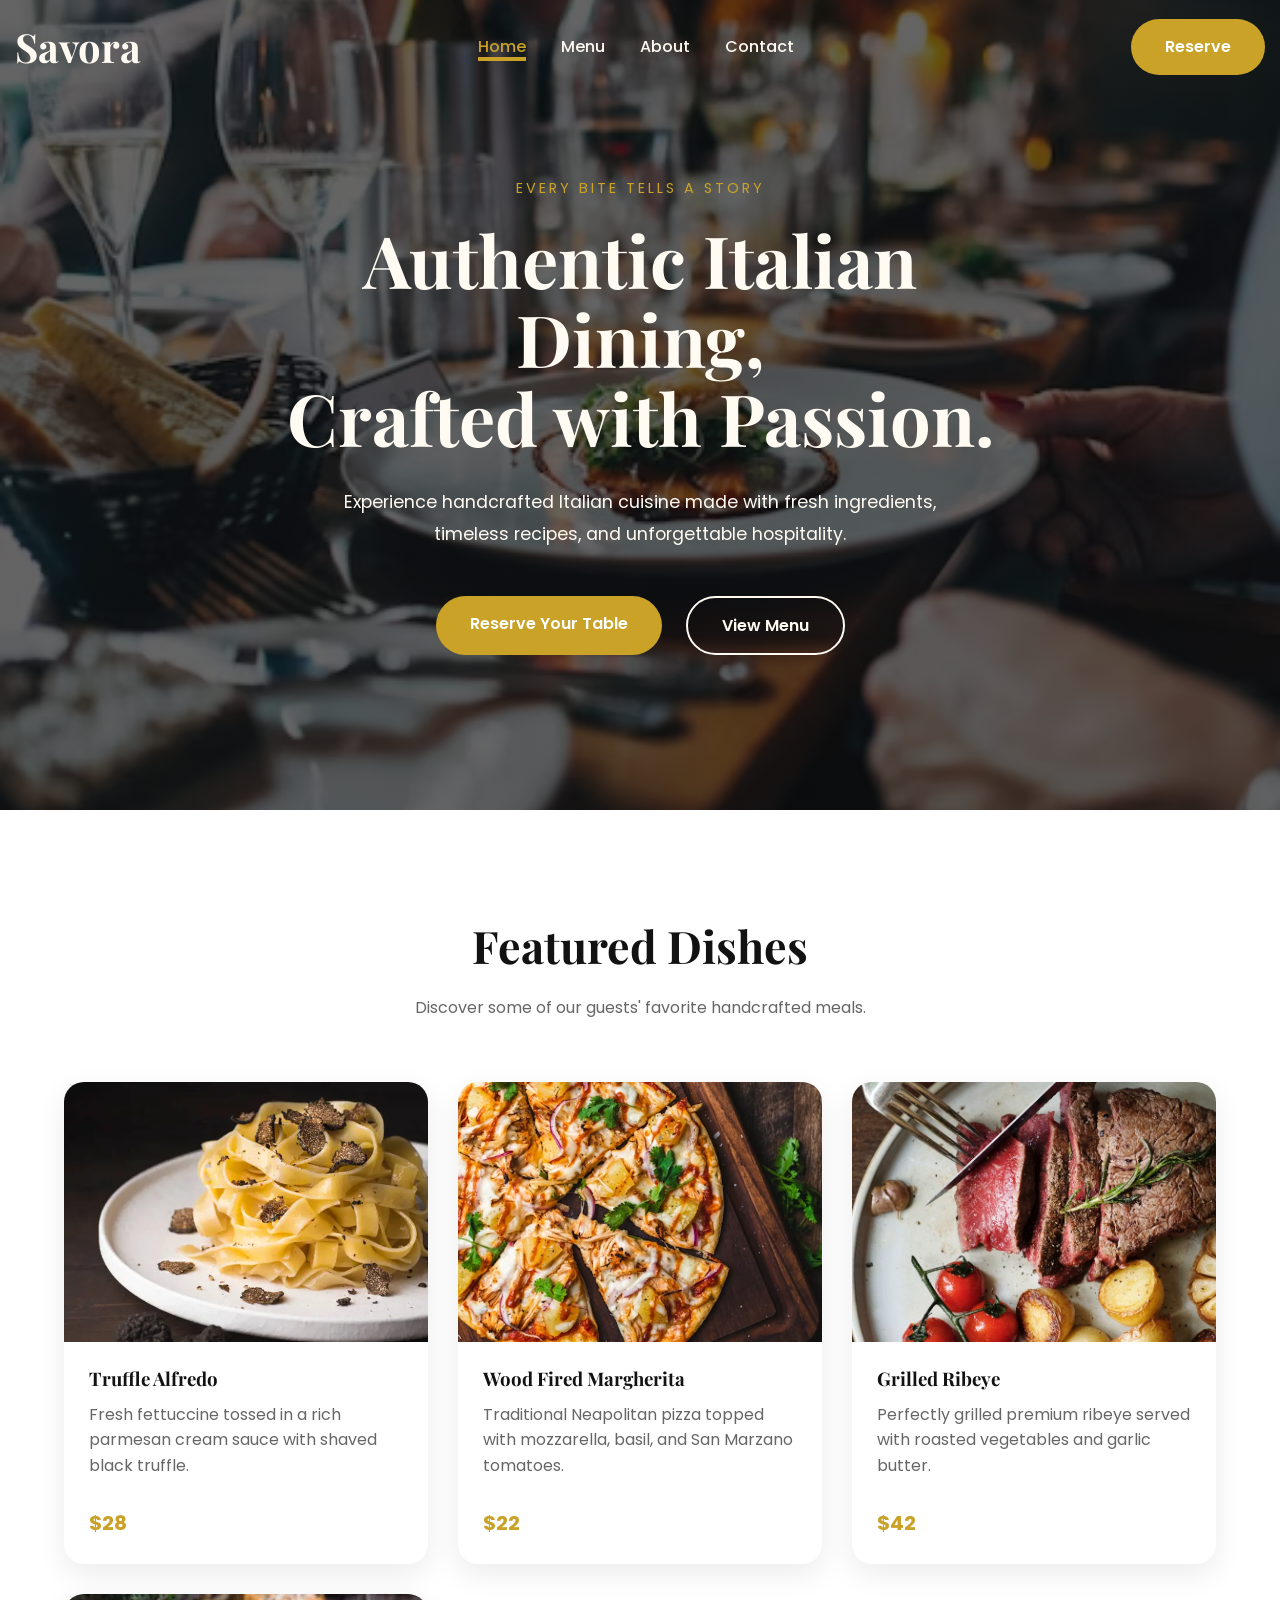
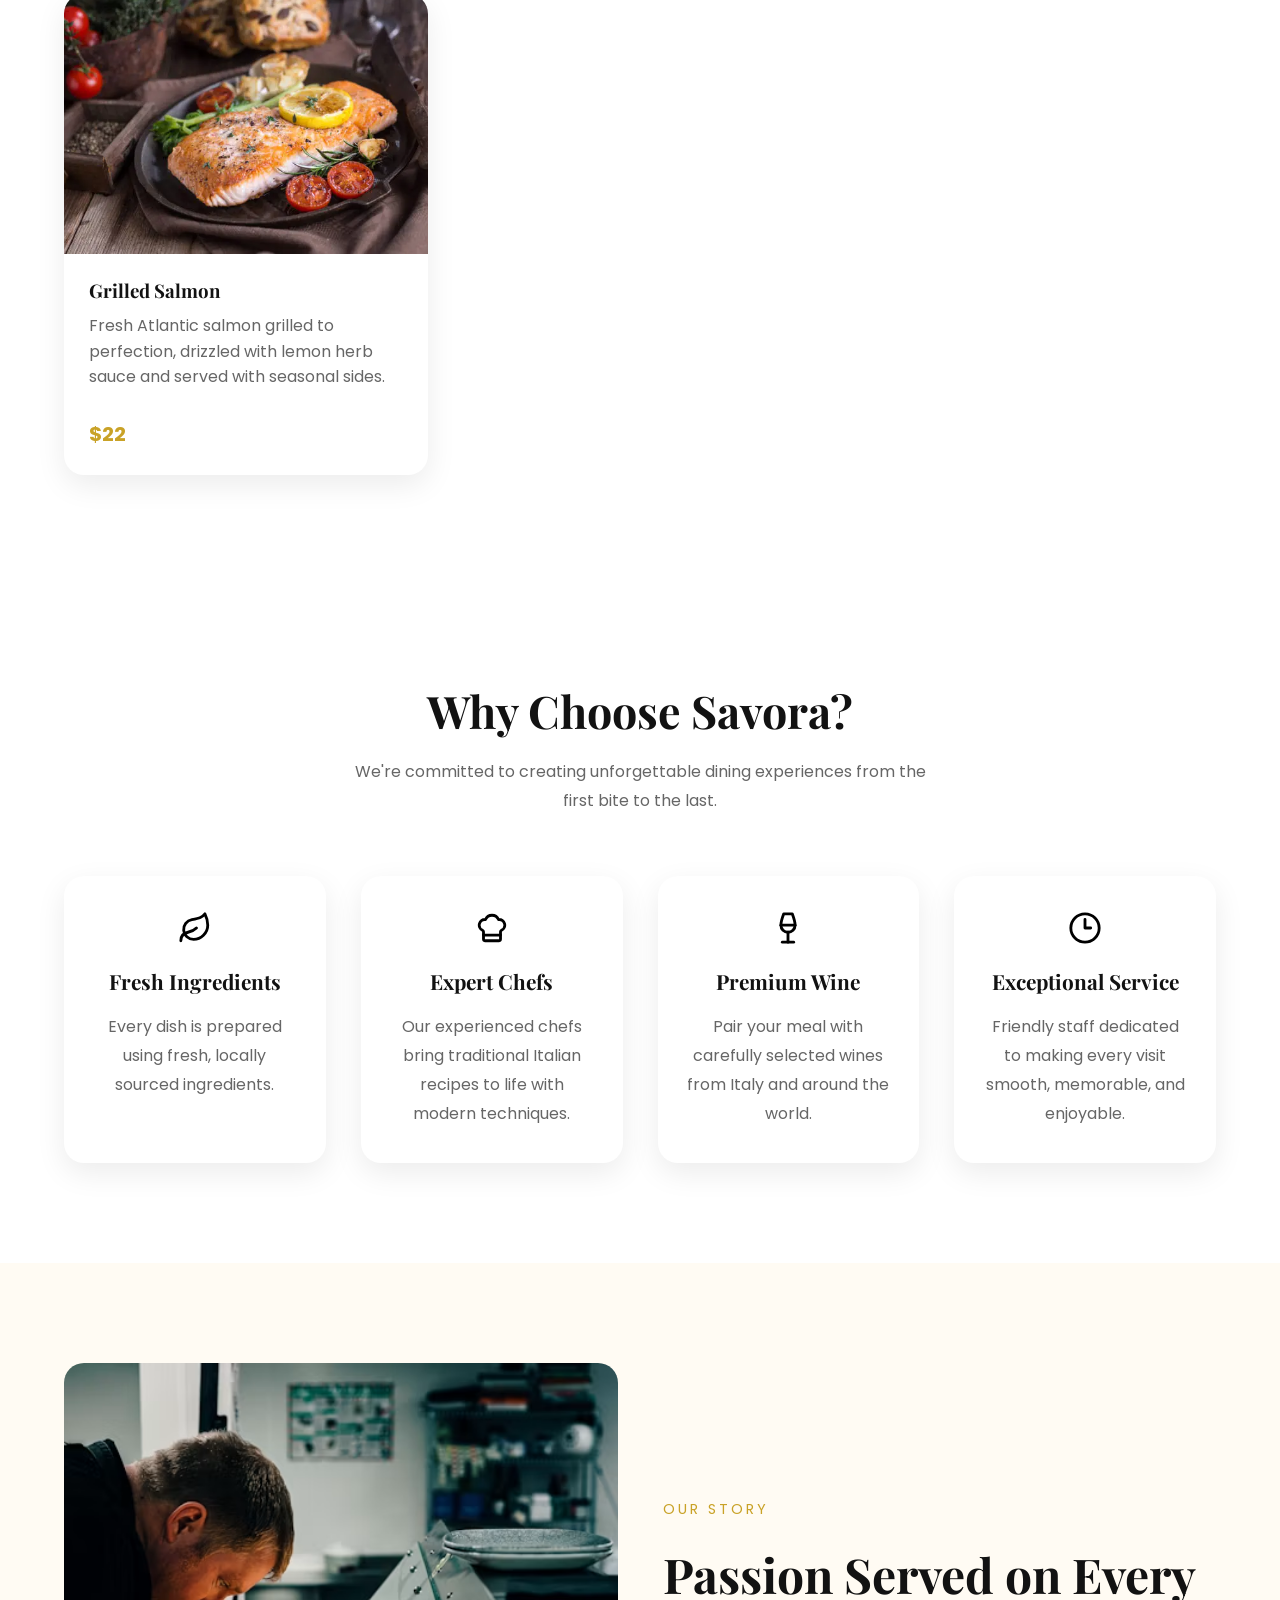
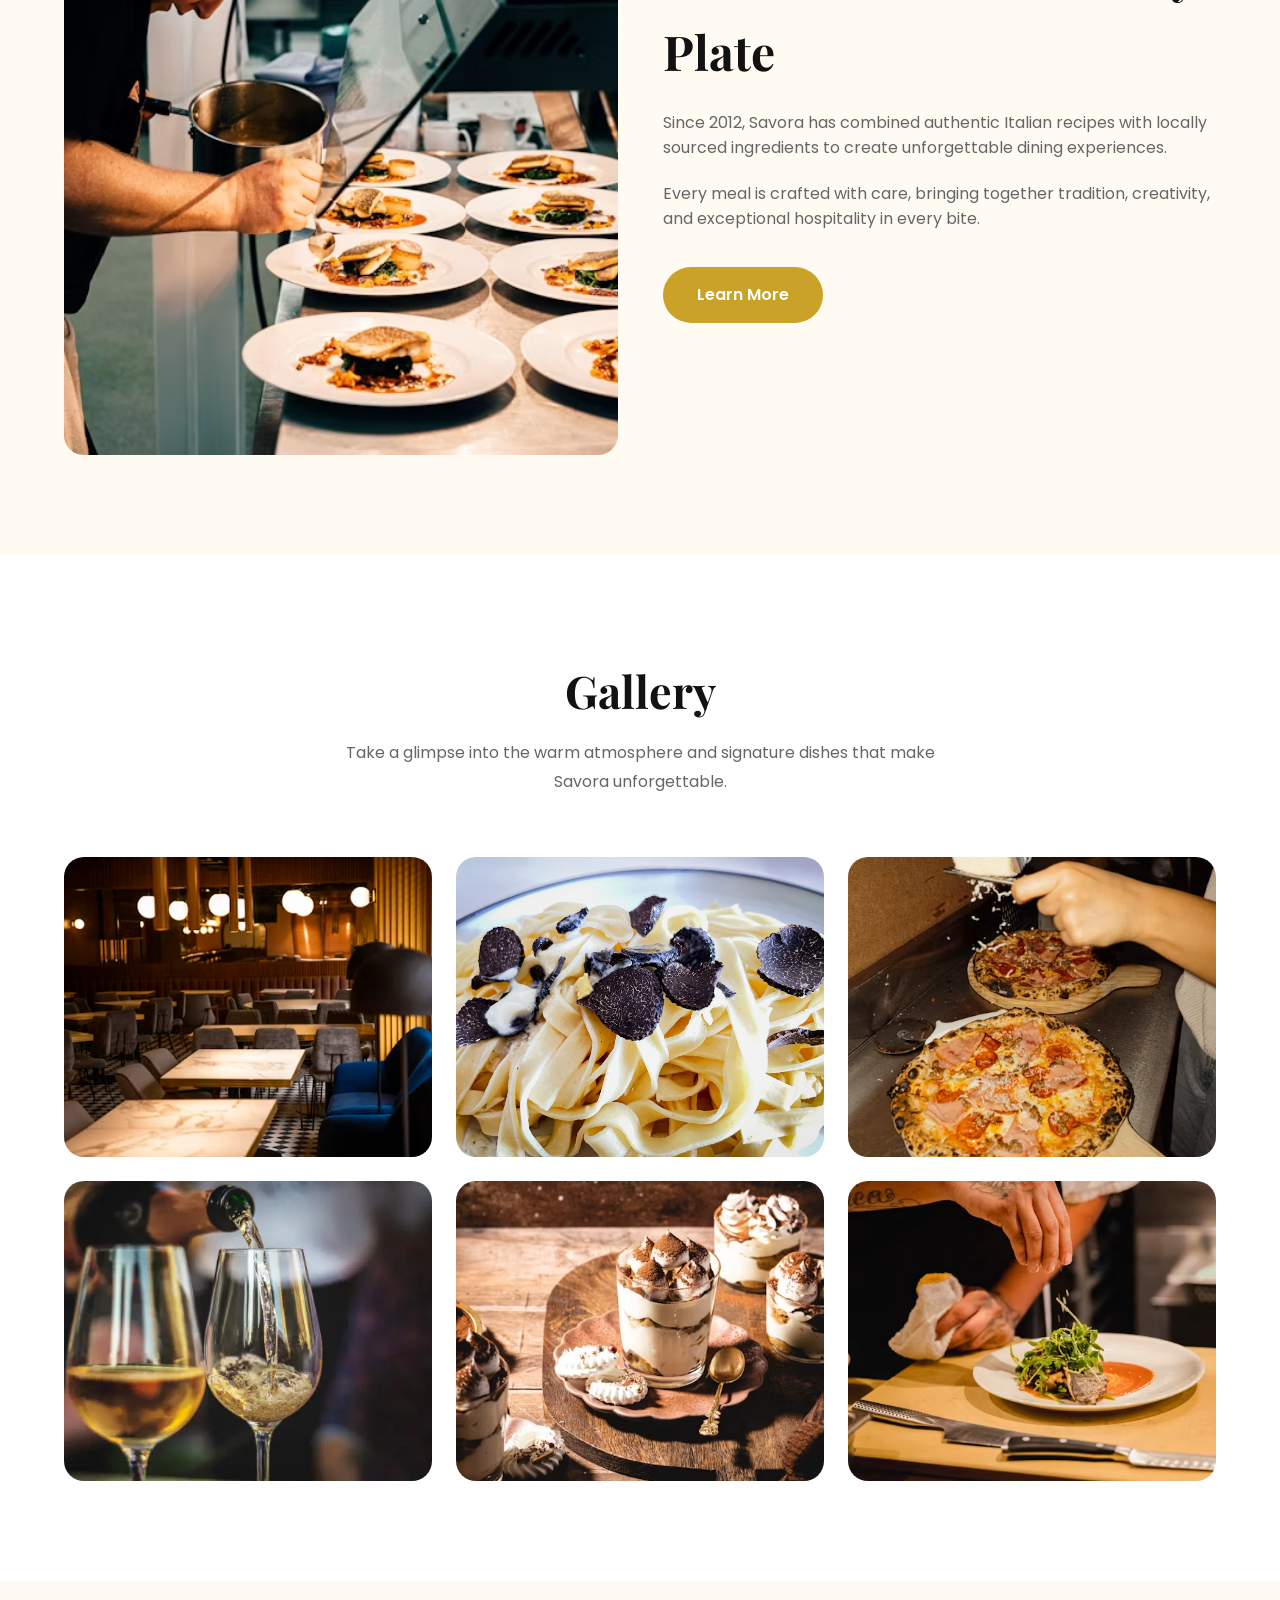
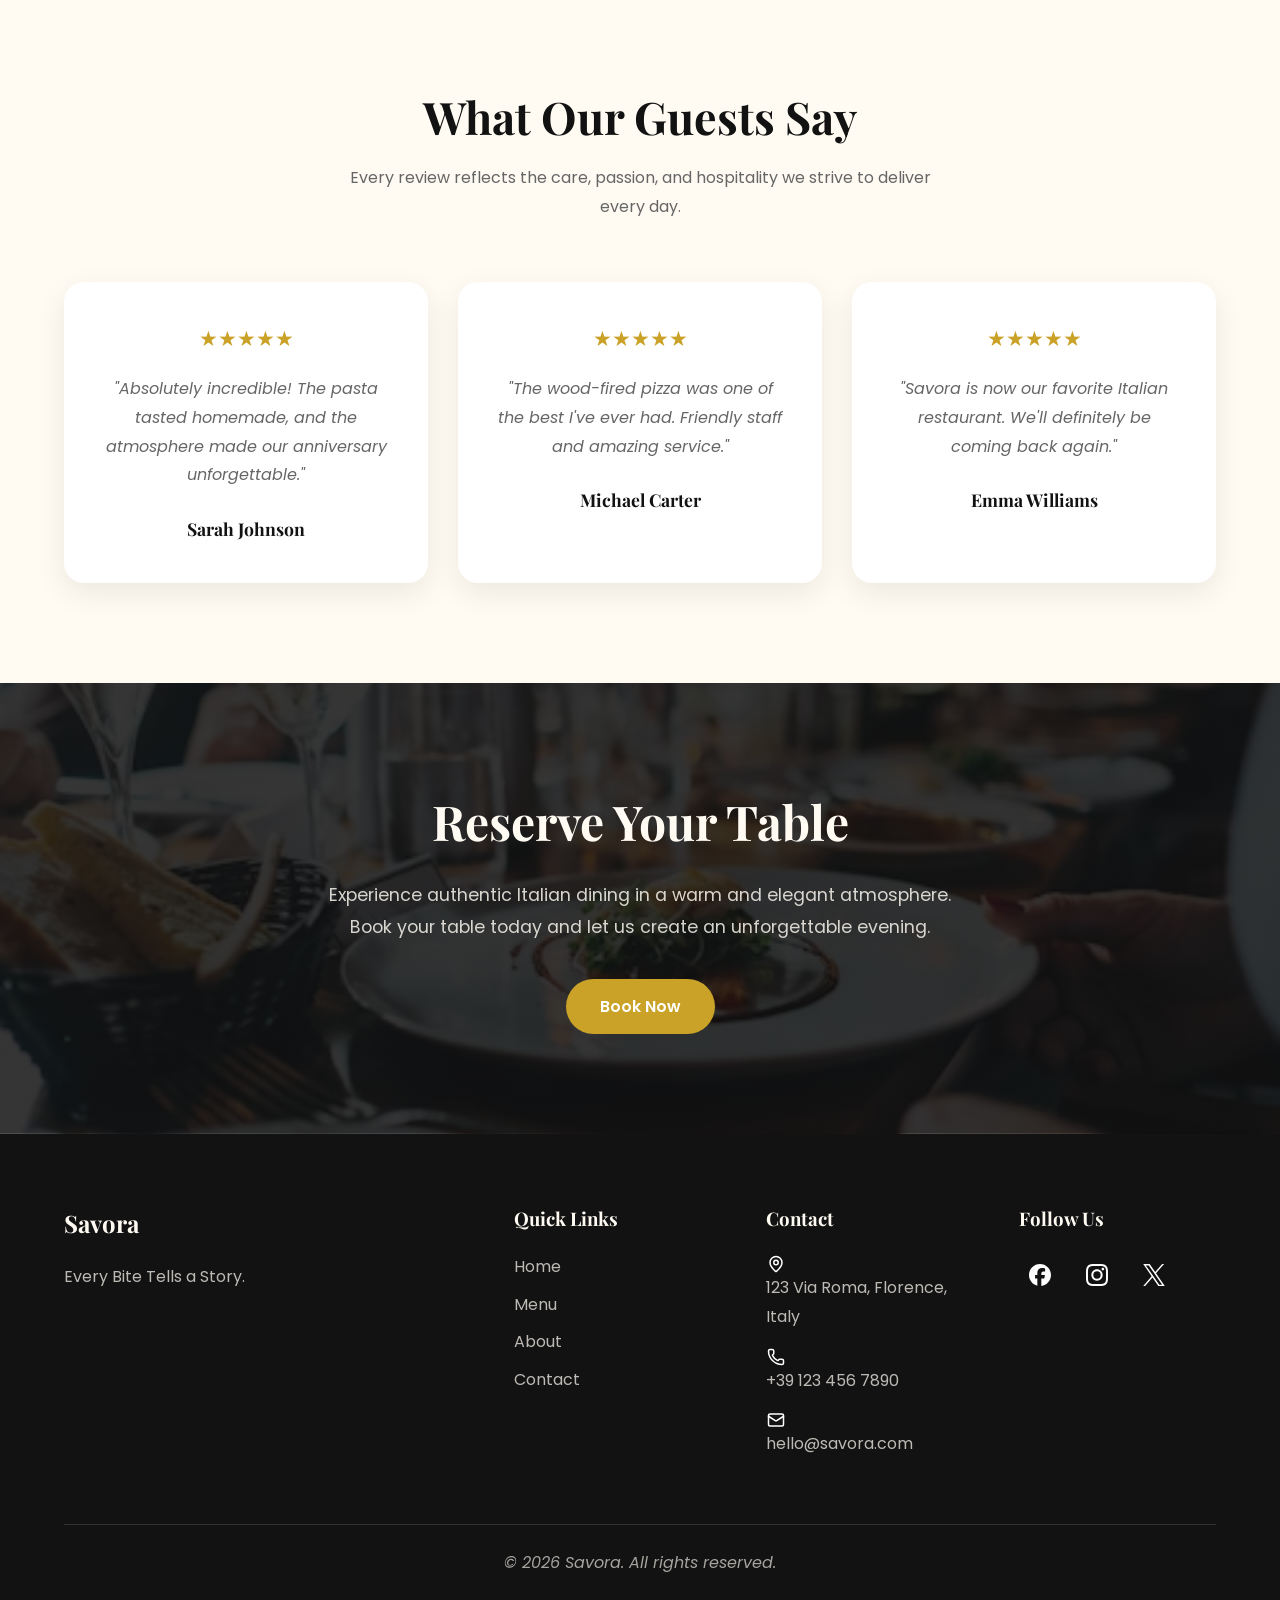
==== index.html @ d67da4a9 "Add files via upload" ====
<!doctype html>
<html lang="en">
  <head>
    <meta charset="UTF-8" />
    <meta name="viewport" content="width=device-width, initial-scale=1.0" />
    <meta
      property="og:image"
      content="https://yourdomain.com/images/social-preview.png"
    />
    <meta property="og:title" content="Savora | Authentic Italian Dining" />
    <meta
      property="og:description"
      content="Experience handcrafted Italian cuisine at Savora."
    />
    <meta property="og:type" content="website" />
    <meta
      name="description"
      content="Savora is a premium Italian restaurant serving handcrafted pasta, wood-fired pizza, fresh seafood, and authentic Italian cuisine."
    />

    <title>Savora | Premium Italian Restaurant</title>

    <!-- Google Fonts -->
    <link rel="preconnect" href="https://fonts.googleapis.com" />
    <link rel="preconnect" href="https://fonts.gstatic.com" crossorigin />

    <link
      href="https://fonts.googleapis.com/css2?family=Playfair+Display:wght@400;600;700&family=Poppins:wght@300;400;500;600&display=swap"
      rel="stylesheet"
    />

    <!-- CSS -->
    <link rel="stylesheet" href="css/style.css" />
    <link rel="stylesheet" href="css/responsive.css" />

    <link rel="icon" href="favicon.ico" />
  </head>

  <body>
    <header>
      <div class="container">
        <nav>
          <a href="index.html" class="logo">Savora</a>

          <ul class="nav-links">
            <li><a href="index.html" class="active">Home</a></li>
            <li><a href="menu.html">Menu</a></li>
            <li><a href="about.html">About</a></li>
            <li><a href="contact.html">Contact</a></li>
          </ul>

          <a href="contact.html" class="btn">Reserve</a>
          <button class="menu-toggle">
            <img src="images/icons/menu.svg" alt="" />
          </button>
        </nav>
      </div>
    </header>

    <main>
      <!-- Hero Section -->
      <section class="hero home-hero">
        <div class="container">
          <div class="hero-content">
            <span class="home-hero-subtitle"> Every Bite Tells a Story </span>

            <h1>
              Authentic Italian Dining,<br />
              Crafted with Passion.
            </h1>
            <p>
              Experience handcrafted Italian cuisine made with fresh
              ingredients, timeless recipes, and unforgettable hospitality.
            </p>

            <div class="home-hero-buttons">
              <a href="contact.html" class="btn"> Reserve Your Table </a>

              <a href="menu.html" class="btn btn-secondary"> View Menu </a>
            </div>
          </div>
        </div>
      </section>

      <!-- Featured Dishes -->
      <section class="featured reveal">
        <div class="container">
          <div class="section-title">
            <h2>Featured Dishes</h2>
            <p>Discover some of our guests' favorite handcrafted meals.</p>
          </div>

          <div class="featured-grid">
            <article class="dish-card">
              <img
                src="images/pasta.jpg"
                alt="Truffle Alfredo Pasta"
                loading="lazy"
              />

              <div class="dish-content">
                <h3>Truffle Alfredo</h3>
                <p>
                  Fresh fettuccine tossed in a rich parmesan cream sauce with
                  shaved black truffle.
                </p>
                <span>$28</span>
              </div>
            </article>

            <article class="dish-card">
              <img
                src="images/pizza.jpg"
                alt="Wood Fired Margherita Pizza"
                loading="lazy"
              />

              <div class="dish-content">
                <h3>Wood Fired Margherita</h3>
                <p>
                  Traditional Neapolitan pizza topped with mozzarella, basil,
                  and San Marzano tomatoes.
                </p>
                <span>$22</span>
              </div>
            </article>

            <article class="dish-card">
              <img
                src="images/steak.jpg"
                alt="Grilled Ribeye Steak"
                loading="lazy"
              />

              <div class="dish-content">
                <h3>Grilled Ribeye</h3>
                <p>
                  Perfectly grilled premium ribeye served with roasted
                  vegetables and garlic butter.
                </p>
                <span>$42</span>
              </div>
            </article>

            <article class="dish-card">
              <img
                src="images/seafood1.jpg"
                alt="Grilled Salmon"
                loading="lazy"
              />

              <div class="dish-content">
                <h3>Grilled Salmon</h3>
                <p>
                  Fresh Atlantic salmon grilled to perfection, drizzled with
                  lemon herb sauce and served with seasonal sides.
                </p>
                <span>$22</span>
              </div>
            </article>
          </div>
        </div>
      </section>

      <!-- Why Choose Us -->
      <section class="why-us reveal">
        <div class="container">
          <div class="section-title">
            <h2>Why Choose Savora?</h2>
            <p>
              We're committed to creating unforgettable dining experiences from
              the first bite to the last.
            </p>
          </div>

          <div class="features-grid">
            <div class="feature-card">
              <div class="feature-icon">
                <img src="images/icons/leaf.svg" alt="" />
              </div>

              <h3>Fresh Ingredients</h3>

              <p>
                Every dish is prepared using fresh, locally sourced ingredients.
              </p>
            </div>

            <div class="feature-card">
              <div class="feature-icon">
                <img src="images/icons/chef-hat.svg" alt="" class="icon" />
              </div>

              <h3>Expert Chefs</h3>

              <p>
                Our experienced chefs bring traditional Italian recipes to life
                with modern techniques.
              </p>
            </div>

            <div class="feature-card">
              <div class="feature-icon">
                <img src="images/icons/wine.svg" alt="" class="icon" />
              </div>

              <h3>Premium Wine</h3>

              <p>
                Pair your meal with carefully selected wines from Italy and
                around the world.
              </p>
            </div>

            <div class="feature-card">
              <div class="feature-icon">
                <img src="images/icons/clock.svg" alt="" class="icon" />
              </div>

              <h3>Exceptional Service</h3>

              <p>
                Friendly staff dedicated to making every visit smooth,
                memorable, and enjoyable.
              </p>
            </div>
          </div>
        </div>
      </section>

      <!-- About Preview -->
      <section class="about-preview reveal">
        <div class="container">
          <div class="about-grid">
            <div class="about-image">
              <img
                src="images/chef.jpg"
                alt="Chef preparing an Italian dish"
                loading="lazy"
              />
            </div>

            <div class="about-content">
              <span class="section-subtitle">Our Story</span>

              <h2>Passion Served on Every Plate</h2>

              <p>
                Since 2012, Savora has combined authentic Italian recipes with
                locally sourced ingredients to create unforgettable dining
                experiences.
              </p>

              <p>
                Every meal is crafted with care, bringing together tradition,
                creativity, and exceptional hospitality in every bite.
              </p>

              <a href="about.html" class="btn"> Learn More </a>
            </div>
          </div>
        </div>
      </section>

      <!-- Gallery -->
      <section class="gallery reveal">
        <div class="container">
          <div class="section-title">
            <h2>Gallery</h2>
            <p>
              Take a glimpse into the warm atmosphere and signature dishes that
              make Savora unforgettable.
            </p>
          </div>

          <div class="gallery-grid">
            <div class="gallery-item">
              <img
                src="images/gallery/gallery1.jpg"
                alt="Restaurant interior"
                loading="lazy"
              />
            </div>

            <div class="gallery-item">
              <img
                src="images/gallery/gallery2.jpg"
                alt="Italian pasta"
                loading="lazy"
              />
            </div>

            <div class="gallery-item">
              <img
                src="images/gallery/gallery3.jpg"
                alt="Wood-fired pizza"
                loading="lazy"
              />
            </div>

            <div class="gallery-item">
              <img
                src="images/gallery/gallery4.jpg"
                alt="Wine served at Savora"
                loading="lazy"
              />
            </div>

            <div class="gallery-item">
              <img
                src="images/gallery/gallery5.jpg"
                alt="Italian dessert"
                loading="lazy"
              />
            </div>

            <div class="gallery-item">
              <img
                src="images/gallery/gallery6.jpg"
                alt="Chef preparing food"
                loading="lazy"
              />
            </div>
          </div>
        </div>
      </section>

      <!-- Testimonials -->
      <section class="testimonials reveal">
        <div class="container">
          <div class="section-title">
            <h2>What Our Guests Say</h2>
            <p>
              Every review reflects the care, passion, and hospitality we strive
              to deliver every day.
            </p>
          </div>

          <div class="testimonial-grid">
            <article class="testimonial-card">
              <div class="stars">★★★★★</div>

              <p class="review">
                "Absolutely incredible! The pasta tasted homemade, and the
                atmosphere made our anniversary unforgettable."
              </p>

              <h3>Sarah Johnson</h3>
            </article>

            <article class="testimonial-card">
              <div class="stars">★★★★★</div>

              <p class="review">
                "The wood-fired pizza was one of the best I've ever had.
                Friendly staff and amazing service."
              </p>

              <h3>Michael Carter</h3>
            </article>

            <article class="testimonial-card">
              <div class="stars">★★★★★</div>

              <p class="review">
                "Savora is now our favorite Italian restaurant. We'll definitely
                be coming back again."
              </p>

              <h3>Emma Williams</h3>
            </article>
          </div>
        </div>
      </section>

      <!-- Reservation CTA -->
      <section class="reservation-cta reveal">
        <div class="container">
          <h2>Reserve Your Table</h2>

          <p>
            Experience authentic Italian dining in a warm and elegant
            atmosphere. Book your table today and let us create an unforgettable
            evening.
          </p>

          <a href="contact.html" class="btn"> Book Now </a>
        </div>
      </section>
    </main>

    <!-- ================= FOOTER ================= -->

    <footer>
      <div class="container">
        <div class="footer-grid">
          <div class="footer-brand">
            <h2>Savora</h2>

            <p>Every Bite Tells a Story.</p>
          </div>

          <div class="footer-links">
            <h3>Quick Links</h3>

            <ul>
              <li><a href="index.html">Home</a></li>
              <li><a href="menu.html">Menu</a></li>
              <li><a href="about.html">About</a></li>
              <li><a href="contact.html">Contact</a></li>
            </ul>
          </div>

          <div class="footer-contact">
            <h3>Contact</h3>

            <div class="footer-item">
              <div class="footer-icon">
                <img src="images/icons/map-pin-white.svg" alt="" />
              </div>

              <p>123 Via Roma, Florence, Italy</p>
            </div>

            <div class="footer-item">
              <div class="footer-icon">
                <img src="images/icons/phone-white.svg" alt="" />
              </div>

              <p>+39 123 456 7890</p>
            </div>

            <div class="footer-item">
              <div class="footer-icon">
                <img src="images/icons/mail-white.svg" alt="" />
              </div>

              <p>hello@savora.com</p>
            </div>
          </div>

          <div class="footer-social">
            <h3>Follow Us</h3>

            <div class="social-links">
              <a
                href="https://www.facebook.com/"
                target="_blank"
                rel="noopener noreferrer"
              >
                <img
                  src="images/icons/facebook.svg"
                  alt="Facebook"
                  class="icon"
                />
              </a>

              <a
                href="https://www.instagram.com/"
                target="_blank"
                rel="noopener noreferrer"
              >
                <img
                  src="images/icons/instagram.svg"
                  alt="Instagram"
                  class="icon"
                />
              </a>

              <a
                href="https://wwwx.x.com/"
                target="_blank"
                rel="noopener noreferrer"
              >
                <img
                  src="images/icons/twitter.svg"
                  alt="Twitter"
                  class="icon"
                />
              </a>
            </div>
          </div>
        </div>

        <div class="footer-bottom">
          <em><p>&copy; 2026 Savora. All rights reserved.</p></em>
        </div>
      </div>
    </footer>

    <button class="scroll-top" id="scrollTopBtn" aria-label="Scroll to top">
      ↑
    </button>
    <script src="js/script.js"></script>
  </body>
</html>
---- css/style.css ----
/* ==================================================
   SAVORA RESTAURANT WEBSITE

   Author: Terah
   Project: Multi-page Restaurant Website
   Technologies: HTML5, CSS3, JavaScript

   ================================================== */

/* ==========================
   RESET
========================== */

* {
  margin: 0;
  padding: 0;
  box-sizing: border-box;
}

html {
  scroll-behavior: smooth;
}

body {
  overflow-x: hidden;
  font-family: var(--body-font);
  background: var(--cream);
  color: var(--dark);
  line-height: 1.6;
}

/* ==========================
   VARIABLES
========================== */

:root {
  /* Colors */

  --dark: #121212;
  --grey: #666;
  --light: #ffffff;
  --cream: #fffbf3;
  --gold: #c9a227;
  --gold-hover: #d4af371f;
  --red: #8b1e1e;

  /* Typography */

  --heading-font: "Playfair Display", serif;
  --body-font: "Poppins", sans-serif;

  /* Reusable */

  --radius: 20px;
  --section-padding: 100px;

  --shadow-light: 0 10px 30px rgba(0, 0, 0, 0.08);
  --shadow-hover: 0 20px 40px rgba(0, 0, 0, 0.15);
  --light-hover: 0 20px 40px rgba(171, 168, 168, 0.197);

  --transition: 0.3s ease;
}

/* ==========================
   GLOBAL
========================== */

h1,
h2,
h3,
h4 {
  font-family: var(--heading-font);
  font-weight: 700;
}

a {
  color: inherit;
  text-decoration: none;
}

img {
  display: block;
  max-width: 100%;
}

ul {
  list-style: none;
}

/* ==========================
   CONTAINER
========================== */

.container {
  width: min(90%, 1200px);
  margin: 0 auto;
}

/* ==========================
   BUTTON
========================== */

.btn {
  display: inline-block;
  padding: 15px 34px;

  background: var(--gold);
  color: var(--light);

  border-radius: 50px;

  font-weight: 600;

  transition: var(--transition);
}

.btn:hover {
  transform: translateY(-4px);
  box-shadow: var(--light-hover);
}

/* ==========================
   HEADER
========================== */

header {
  position: absolute;
  inset: 0 0 auto;

  width: 100%;

  padding: 25px 0;

  z-index: 1000;
}

/* ==========================
   NAVIGATION
========================== */

nav {
  position: fixed;
  inset: 0 0 auto;

  display: flex;
  justify-content: space-between;
  align-items: center;

  width: 100%;

  padding: 15px;

  background: transparent;

  transition:
    background var(--transition),
    box-shadow var(--transition);

  z-index: 1000;
}

nav.scrolled {
  background: rgba(18, 18, 18, 0.95);
  box-shadow: 0 5px 20px rgba(0, 0, 0, 0.2);
}

/* Logo */

.logo {
  font-family: var(--heading-font);
  font-size: 2.5rem;
  font-weight: 700;

  color: var(--cream);

  transition: var(--transition);

  border-radius: 5px;
}

.logo:hover {
  color: var(--gold);
}

/* Links */

.nav-links {
  display: flex;
  gap: 35px;
}

.nav-links a {
  position: relative;
  border-radius: 5px;

  color: var(--cream);
  font-weight: 500;

  transition: var(--transition);
}

.nav-links a:hover,
.nav-links a.active {
  color: var(--gold);
}

/* Active underline */

.nav-links a::after {
  content: "";

  position: absolute;
  left: 0;
  bottom: -3px;

  width: 0;
  height: 4px;

  background: var(--gold);

  transition: var(--transition);
}

.nav-links a:hover::after,
.nav-links a.active::after {
  width: 100%;
}

/* Mobile Toggle */

.menu-toggle {
  display: none;

  background: none;
  border: none;

  cursor: pointer;
}

.menu-toggle img {
  display: block;
  width: 30px;
}

/* ==========================
   HERO
========================== */

.hero {
  position: relative;

  display: flex;
  justify-content: center;
  align-items: center;

  min-height: 90vh;

  padding: 120px 0 100px;

  overflow: hidden;
}

/* Hero Content */

.hero-content {
  width: 100%;
  max-width: 760px;

  margin: 0 auto;
  padding: 0 20px;

  text-align: center;

  color: var(--cream);
}

.hero-content h1 {
  font-size: 4.5rem;
  line-height: 1.1;

  margin-bottom: 30px;

  color: var(--cream);
}

.hero-content p {
  max-width: 600px;

  margin: 0 auto 45px;

  font-size: 1.1rem;
  line-height: 1.8;

  color: var(--cream);
}

/* Home Hero */

.home-hero {
  background:
    linear-gradient(rgba(18, 18, 18, 0.65), rgba(18, 18, 18, 0.65)),
    url("../images/home-hero.jpg");

  background-size: cover;
  background-position: center;
  background-repeat: no-repeat;
}

.home-hero-subtitle {
  display: inline-block;

  margin-bottom: 20px;

  color: var(--gold);

  text-transform: uppercase;
  letter-spacing: 3px;

  font-size: 0.9rem;
}

.home-hero-buttons {
  display: flex;
  gap: 24px;
  justify-content: center;
}

.btn-secondary {
  background: transparent;

  color: var(--cream);

  border: 2px solid var(--cream);
}

.btn-secondary:hover {
  background: var(--cream);
  color: var(--dark);
}

/* ==========================
   FEATURED DISHES
========================== */

.featured {
  padding: var(--section-padding) 0;

  background: var(--light);
}

.section-title {
  text-align: center;
  margin-bottom: 60px;
}

.section-title h2 {
  font-size: 2.8rem;
  margin-bottom: 12px;
}

.section-title p {
  max-width: 600px;
  margin: 0 auto;

  color: var(--grey);
  line-height: 1.8;
}

.featured-grid {
  display: grid;
  grid-template-columns: repeat(3, 1fr);
  gap: 30px;
}

/* Dish Card */

.dish-card {
  background: var(--light);

  overflow: hidden;

  border-radius: var(--radius);

  box-shadow: var(--shadow-light);

  transition: var(--transition);
}

.dish-card:hover {
  transform: translateY(-10px);

  box-shadow: var(--shadow-hover);
}

.dish-card img {
  width: 100%;
  height: 260px;

  object-fit: cover;

  transition: transform 0.4s ease;
}

.dish-card:hover img {
  transform: scale(1.06);
}

.dish-content {
  padding: 25px;
}

.dish-content h3 {
  margin-bottom: 10px;
  line-height: 1.3;
}

.dish-content p {
  margin-bottom: 20px;

  color: var(--grey);
}

.dish-content span {
  display: inline-block;

  margin-top: 8px;

  color: var(--gold);

  font-size: 1.25rem;
  font-weight: 700;
}

/* ==========================
   WHY CHOOSE US
========================== */

.why-us {
  padding: var(--section-padding) 0;

  background: var(--light);
}

.features-grid {
  display: grid;
  grid-template-columns: repeat(4, 1fr);

  gap: 35px;
}

.feature-card {
  background: var(--light);

  padding: 35px 28px;

  text-align: center;

  border-radius: var(--radius);

  box-shadow: var(--shadow-light);

  transition: var(--transition);
}

.feature-card:hover {
  transform: translateY(-8px);

  box-shadow: var(--shadow-hover);
}

.feature-icon {
  margin-bottom: 20px;
}

.feature-icon img {
  width: 34px;
  height: 34px;

  margin: auto;
}

.feature-card h3 {
  margin-bottom: 15px;
  font-size: 1.3rem;
}

.feature-card p {
  color: var(--grey);
  line-height: 1.8;
}

/* ==========================
   ABOUT PREVIEW
========================== */

.about-preview {
  padding: var(--section-padding) 0;
}

.about-grid {
  display: grid;
  grid-template-columns: 1fr 1fr;

  gap: 45px;

  align-items: center;
}

.about-image img {
  width: 100%;
  border-radius: var(--radius);
}

.section-subtitle {
  display: inline-block;

  margin-bottom: 15px;

  color: var(--gold);

  text-transform: uppercase;
  letter-spacing: 3px;

  font-size: 0.9rem;
}

.about-content h2 {
  margin-bottom: 20px;

  font-size: 3rem;
}

.about-content p {
  margin-bottom: 20px;

  color: var(--grey);
}

.about-content .btn {
  margin-top: 15px;
}

/* ==========================
   GALLERY
========================== */

.gallery {
  padding: var(--section-padding) 0;

  background: var(--light);
}

.gallery-grid {
  display: grid;
  grid-template-columns: repeat(3, 1fr);

  gap: 24px;
}

.gallery-item {
  overflow: hidden;

  cursor: pointer;

  border-radius: var(--radius);
}

.gallery-item img {
  width: 100%;
  height: 300px;

  object-fit: cover;

  transition: transform 0.4s ease;
}

.gallery-item:hover img {
  transform: scale(1.08);
}

/* ==========================
   TESTIMONIALS
========================== */

.testimonials {
  padding: var(--section-padding) 0;
}

.testimonial-grid {
  display: grid;
  grid-template-columns: repeat(3, 1fr);

  gap: 30px;
}

.testimonial-card {
  background: #fff;

  padding: 40px;

  text-align: center;

  border-radius: var(--radius);

  box-shadow: var(--shadow-light);

  transition: var(--transition);
}

.testimonial-card:hover {
  transform: translateY(-8px);

  box-shadow: var(--shadow-hover);
}

.stars {
  margin-bottom: 20px;

  color: var(--gold);

  font-size: 1.3rem;
}

.review {
  margin-bottom: 25px;

  color: var(--grey);

  font-style: italic;
  line-height: 1.8;
}

.testimonial-card h3 {
  font-size: 1.1rem;
}

/* ==========================
   RESERVATION CTA
========================== */

.reservation-cta {
  padding: var(--section-padding) 0;

  text-align: center;

  background:
    linear-gradient(rgba(18, 18, 18, 0.85), rgba(18, 18, 18, 0.85)),
    url("../images/home-hero.jpg");

  background-size: cover;
  background-position: center;
  background-repeat: no-repeat;
}

.reservation-cta h2 {
  margin-bottom: 20px;

  color: var(--cream);

  font-size: 3rem;
}

.reservation-cta p {
  max-width: 650px;

  margin: 0 auto 35px;

  color: rgba(247, 243, 236, 0.85);

  font-size: 1.1rem;
  line-height: 1.8;
}

/* ==========================
   FOOTER
========================== */

footer {
  padding: 70px 0 25px;

  background: var(--dark);

  color: var(--cream);
}

.footer-grid {
  display: grid;
  grid-template-columns: 2fr 1fr 1fr 1fr;

  gap: 55px;

  margin-bottom: 50px;
}

/* Footer Headings */

.footer-brand h2,
.footer-links h3,
.footer-contact h3,
.footer-social h3 {
  margin-bottom: 20px;
}

/* Footer Paragraphs */

.footer-brand p,
.footer-contact p {
  color: rgba(247, 243, 236, 0.75);

  line-height: 1.8;
}

/* Contact Rows */

.footer-contact p {
  display: flex;
  align-items: center;

  gap: 12px;

  margin-bottom: 15px;
}

/* Footer Links */

.footer-links ul li {
  margin-bottom: 12px;
}

.footer-links a {
  display: inline-block;

  color: rgba(247, 243, 236, 0.75);

  transition: var(--transition);
}

.footer-links a:hover {
  color: var(--gold);

  transform: translateX(4px);
}

/* Icons */

.footer-icon {
  display: flex;
  justify-content: center;
  align-items: center;

  width: 20px;
  height: 20px;

  flex-shrink: 0;
}

.footer-icon img {
  width: 18px;
  height: 18px;
}

/* Social Links */

.social-links {
  display: flex;
  gap: 15px;
}

.social-links a {
  display: flex;
  justify-content: center;
  align-items: center;

  width: 42px;
  height: 42px;

  border-radius: 50%;

  transition: var(--transition);
}

.social-links img {
  width: 22px;
  height: 22px;

  transition: var(--transition);
}

.social-links a:hover img {
  transform: translateY(-4px) scale(1.08);
}

/* Footer Bottom */

.footer-bottom {
  padding-top: 25px;

  text-align: center;

  border-top: 1px solid rgba(247, 243, 236, 0.15);

  color: rgba(247, 243, 236, 0.65);
}

/* ==========================
   SCROLL TO TOP
========================== */

.scroll-top {
  position: fixed;

  bottom: 30px;
  right: 30px;

  width: 50px;
  height: 50px;

  display: flex;
  justify-content: center;
  align-items: center;

  border: none;
  border-radius: 50%;

  background: var(--gold);
  color: var(--light);

  font-size: 1.4rem;

  cursor: pointer;

  box-shadow: var(--shadow-light);

  opacity: 0;
  visibility: hidden;

  transform: translateY(20px);

  transition: var(--transition);

  z-index: 999;
}

.scroll-top.show {
  opacity: 1;
  visibility: visible;

  transform: translateY(0);
}

.scroll-top:hover {
  transform: translateY(-5px);

  box-shadow: var(--shadow-hover);
}

/* ==========================
   KEYBOARD FOCUS
========================== */

a:focus-visible,
button:focus-visible,
input:focus-visible,
textarea:focus-visible {
  outline: 3px solid var(--gold);
  outline-offset: 4px;
}
---- css/responsive.css ----
/* ==========================
   LARGE LAPTOPS
========================== */

@media (max-width: 1200px) {
  /* Containers */

  .container {
    width: min(92%, 1100px);
  }

  /* Grids */

  .featured-grid,
  .gallery-grid,
  .testimonial-grid {
    grid-template-columns: repeat(2, 1fr);
  }

  .features-grid {
    grid-template-columns: repeat(2, 1fr);
    gap: 30px;
  }

  .footer-grid {
    grid-template-columns: repeat(2, 1fr);
    gap: 40px;
  }

  /* About */

  .about-grid {
    gap: 40px;
  }

  /* Hero */

  .hero-content {
    max-width: 700px;
  }

  .hero-content h1 {
    font-size: 4rem;
  }
}

/* ==========================
   TABLETS
========================== */

@media (max-width: 992px) {
  /* ----------------------
Navigation
---------------------- */

  nav {
    padding: 15px 20px;
  }

  .nav-links {
    position: absolute;
    top: 100%;
    left: 0;

    width: 100%;

    display: flex;
    flex-direction: column;
    align-items: center;

    gap: 25px;
    padding: 30px 0;

    background: rgba(0, 0, 0, 0.5);

    opacity: 0;
    visibility: hidden;

    transform: translateY(-20px);

    transition: var(--transition);
  }

  .nav-links.active {
    opacity: 1;
    visibility: visible;
    transform: translateY(0);
  }

  .nav-links li {
    position: relative;
    width: 100%;
    text-align: center;
  }

  .nav-links li a {
    display: block;
    width: 100%;
    padding: 16px 20px;
    box-sizing: border-box;

    background: transparent;

    transition:
      background-color 0.25s ease,
      color 0.25s ease;
  }

  /* Link hover */
  .nav-links li:hover a {
    background-color: var(--gold-hover);
    color: var(--gold);
  }

  nav .btn {
    display: none;
  }

  .menu-toggle {
    display: block;

    border-radius: 5px;
  }

  /* ----------------------
       Hero
    ---------------------- */

  .hero {
    padding: 110px 0 90px;
  }

  .hero-content {
    max-width: 650px;
  }

  .hero-content h1 {
    font-size: 3.5rem;
  }

  .hero-content p {
    font-size: 1rem;
  }

  /* ----------------------
       General
    ---------------------- */

  .section-title h2 {
    font-size: 2.5rem;
  }

  /* ----------------------
       About Preview
    ---------------------- */

  .about-grid {
    gap: 35px;
  }

  .about-content h2 {
    font-size: 2.5rem;
  }

  /* ----------------------
       CTA
    ---------------------- */

  .reservation-cta h2 {
    font-size: 2.6rem;
  }
}

/* ==========================
   MOBILE LANDSCAPE
========================== */

@media (max-width: 768px) {
  /* ----------------------
       General
    ---------------------- */

  :root {
    --section-padding: 80px;
  }

  .container {
    width: min(92%, 700px);
  }

  /* ----------------------
       Hero
    ---------------------- */

  .hero {
    min-height: 90vh;
    padding: 100px 0 80px;
  }

  .hero-content h1 {
    font-size: 3rem;
  }

  .hero-content p {
    font-size: 1rem;
  }

  .home-hero-buttons {
    flex-direction: column;
    align-items: center;
    gap: 15px;
  }

  .home-hero-buttons .btn {
    width: 220px;
    text-align: center;
  }

  /* ----------------------
       Grids
    ---------------------- */

  .featured-grid,
  .features-grid,
  .gallery-grid,
  .testimonial-grid {
    grid-template-columns: 1fr;
  }

  .menu-grid {
    grid-template-columns: 1fr;
  }

  .contact-grid {
    grid-template-columns: 1fr;
  }

  .chef-grid {
    grid-template-columns: 1fr;
    gap: 25px;
  }

  .chef-card {
    width: 100%;
  }

  .footer-grid {
    grid-template-columns: 1fr;
    text-align: center;
  }

  /* ----------------------
       About
    ---------------------- */

  .about-grid {
    grid-template-columns: 1fr;
    gap: 40px;
  }

  .about-image {
    order: -1;
  }

  /* ----------------------
       Footer
    ---------------------- */

  .social-links {
    justify-content: center;
  }

  .footer-contact p {
    justify-content: center;
  }

  .footer-item {
    display: flex;
    align-items: center;
    justify-content: center;
    gap: 12px;
  }

  .footer-item p {
    margin: 0;
  }

  .footer-bottom {
    padding: 20px 10px;
  }

  .footer-bottom p {
    margin: 0;
    font-size: 12px;
    line-height: 1.5;
  }
}

/* ==========================
   MOBILE
========================== */

@media (max-width: 576px) {
  /* ----------------------
       General
    ---------------------- */

  :root {
    --section-padding: 60px;
  }

  .container {
    width: 90%;
  }

  /* ----------------------
       Hero
    ---------------------- */

  .hero {
    min-height: 85vh;
    padding: 90px 0 60px;
  }

  .hero-content h1 {
    font-size: 2.4rem;
    line-height: 1.2;
  }

  .hero-content p {
    font-size: 0.95rem;
  }

  .home-hero-buttons .btn {
    width: 100%;
    max-width: 260px;
  }

  /* ----------------------
       Headings
    ---------------------- */

  .section-title {
    margin-bottom: 45px;
  }

  .section-title h2 {
    font-size: 2rem;
  }

  .about-content h2,
  .reservation-cta h2 {
    font-size: 2rem;
  }

  /* ----------------------
       Cards
    ---------------------- */

  .dish-content,
  .testimonial-card,
  .feature-card {
    padding: 25px;
  }

  /* ----------------------
       Images
    ---------------------- */

  .dish-card img,
  .gallery-item img {
    height: 220px;
  }

  /* ----------------------
       Footer
    ---------------------- */

  .footer-grid {
    gap: 35px;
  }

  .footer-brand h2 {
    font-size: 2rem;
  }

  .social-links {
    gap: 20px;
  }
}
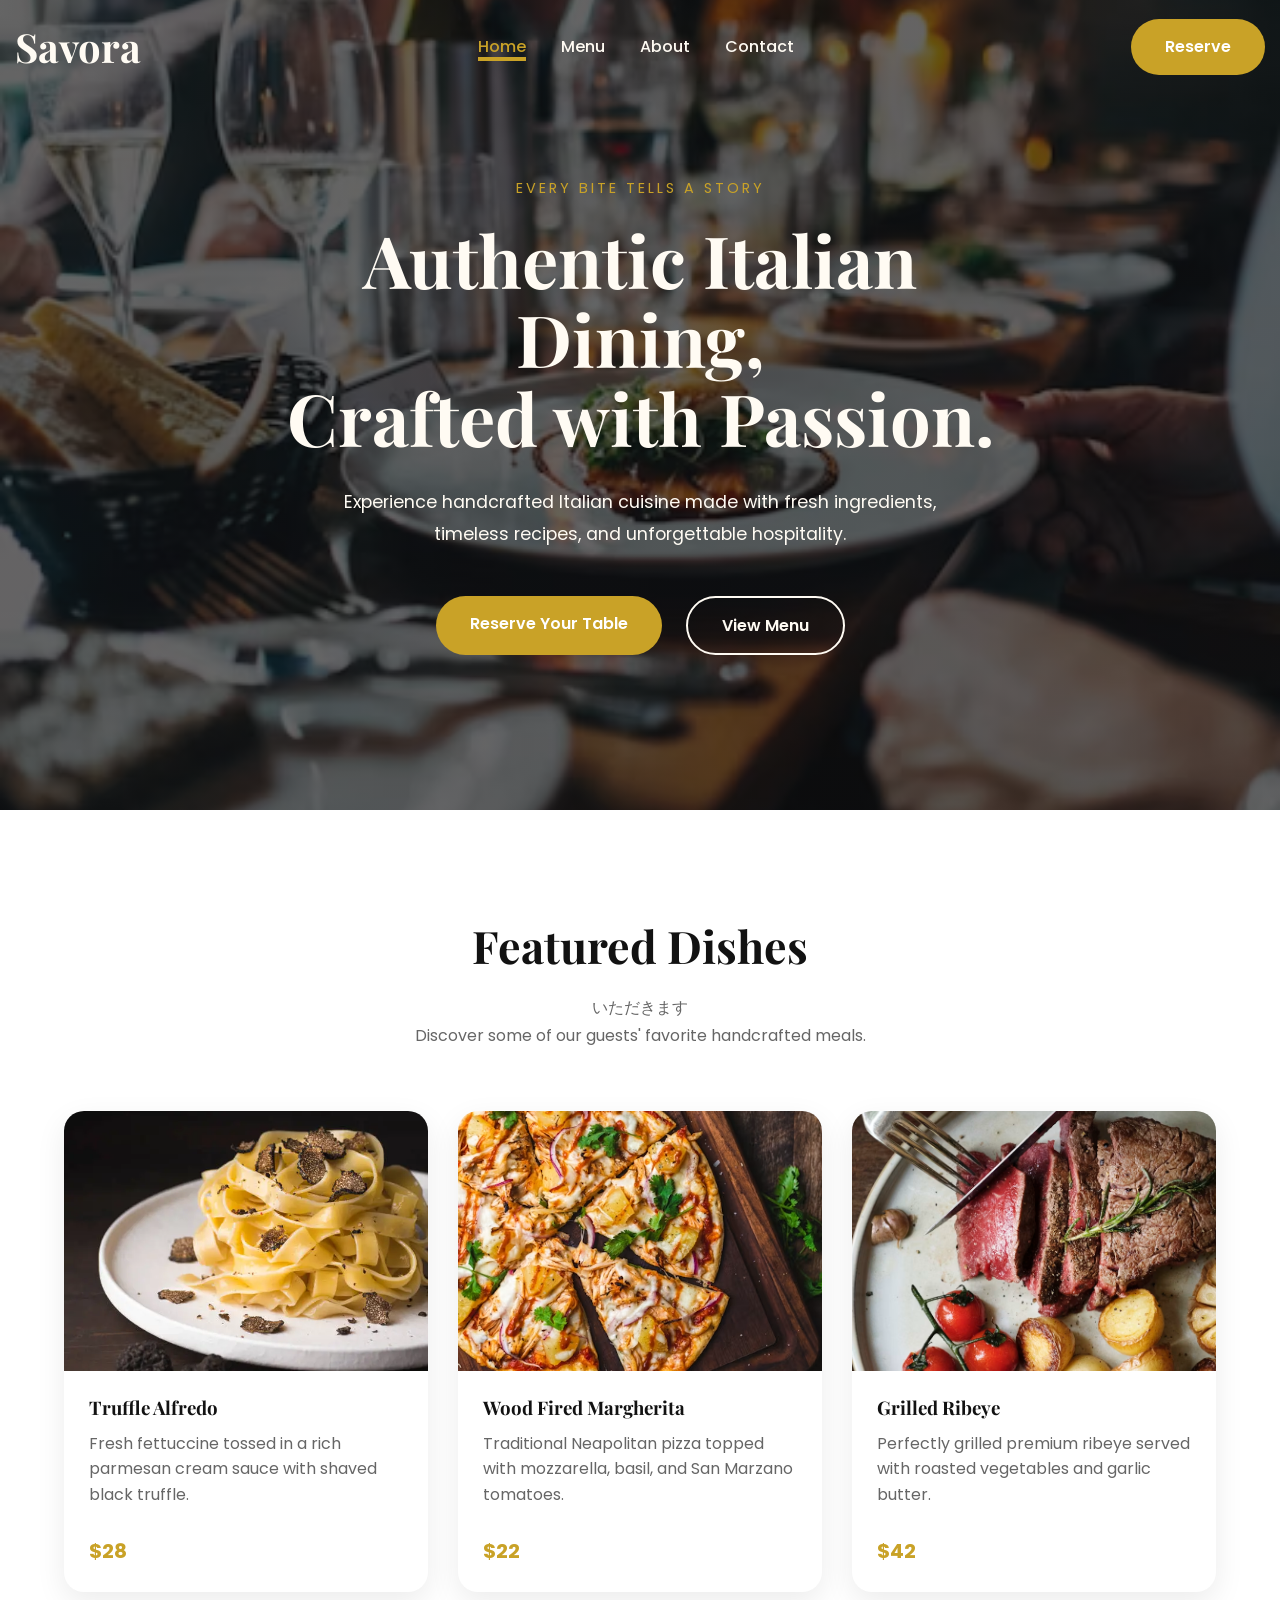
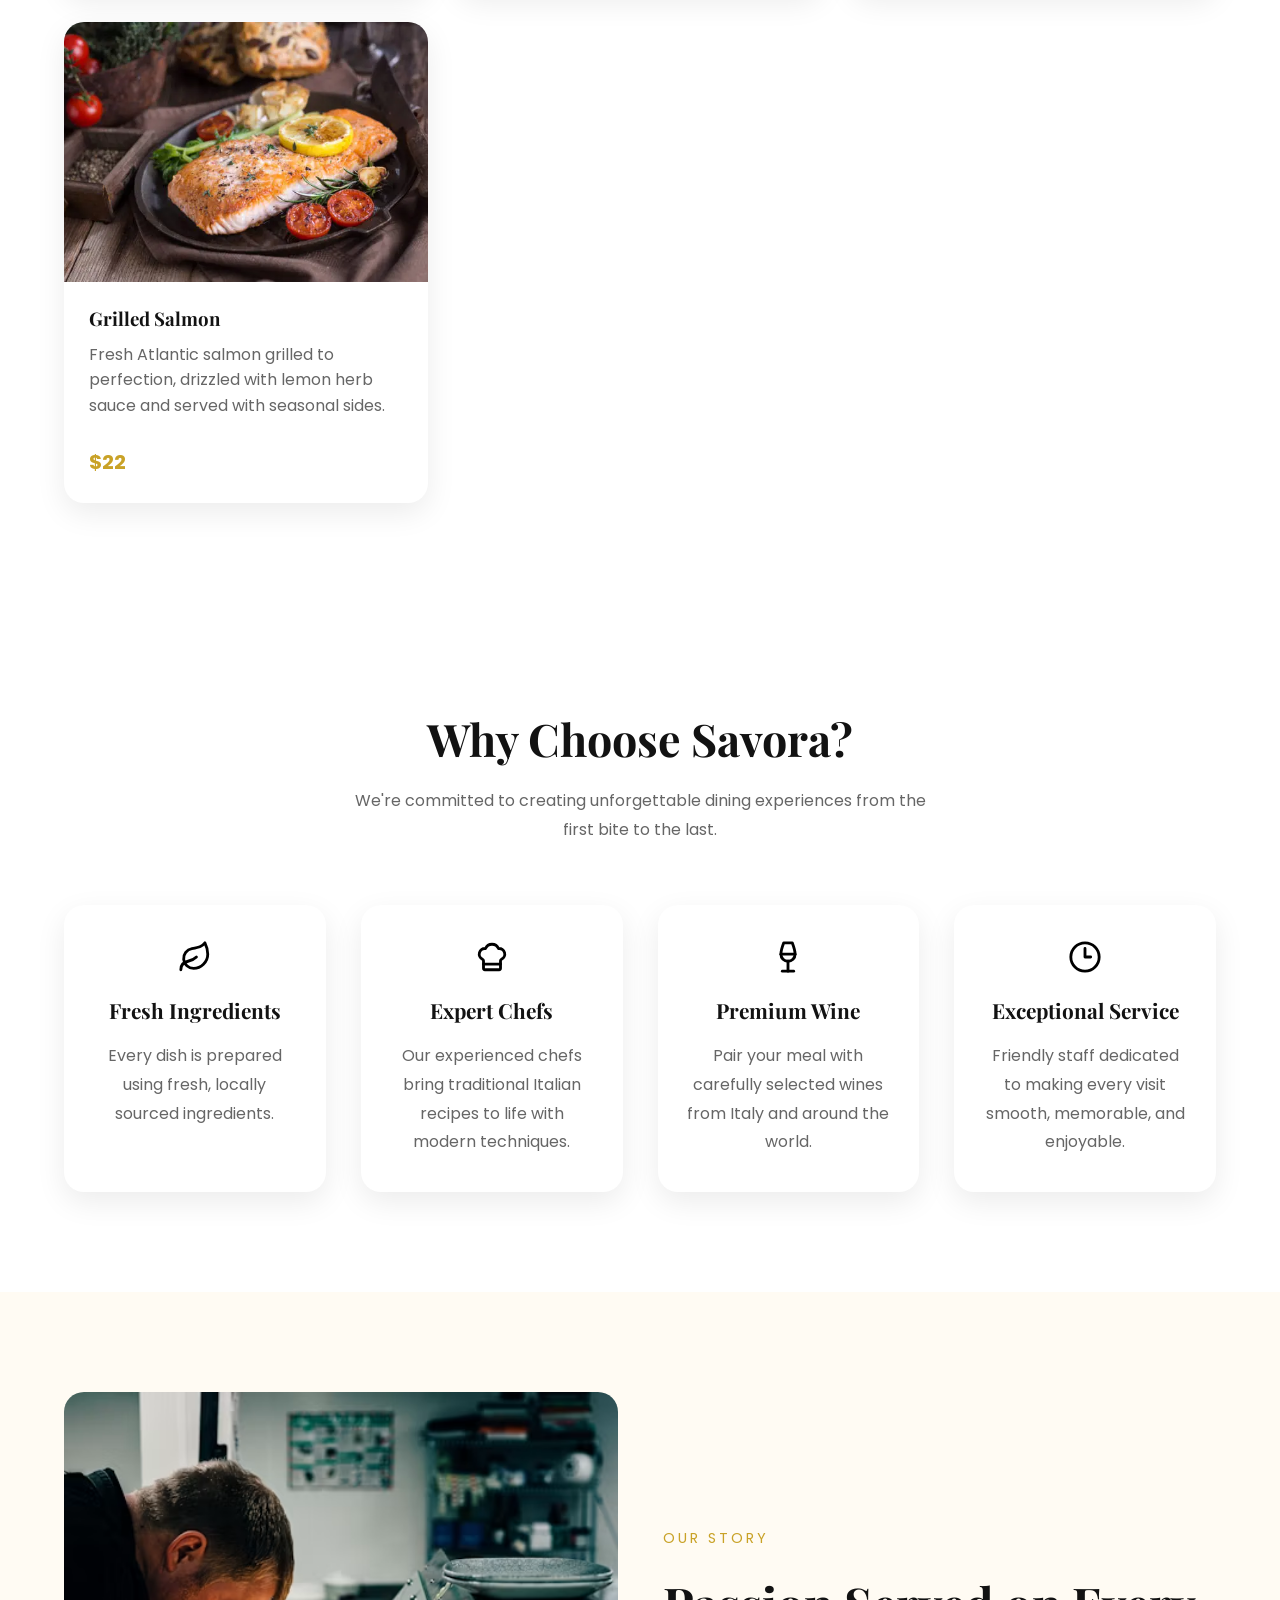
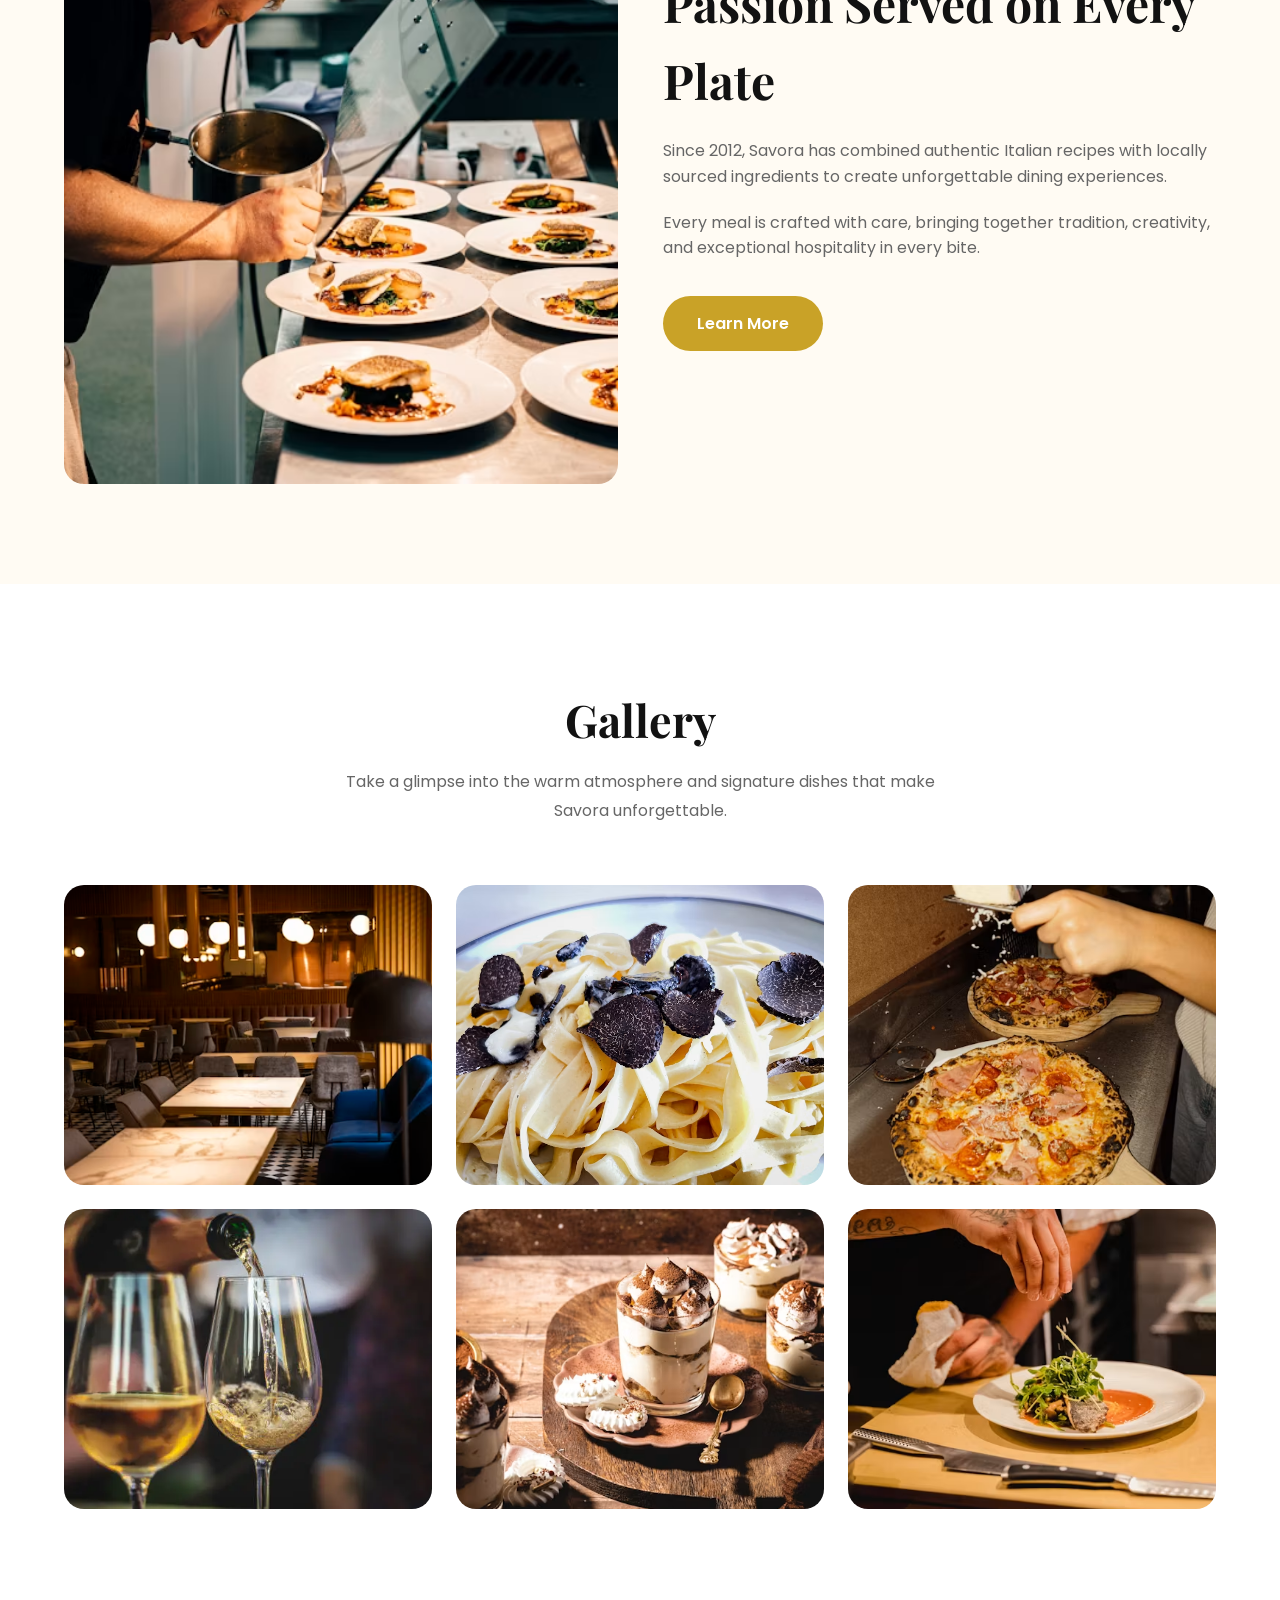
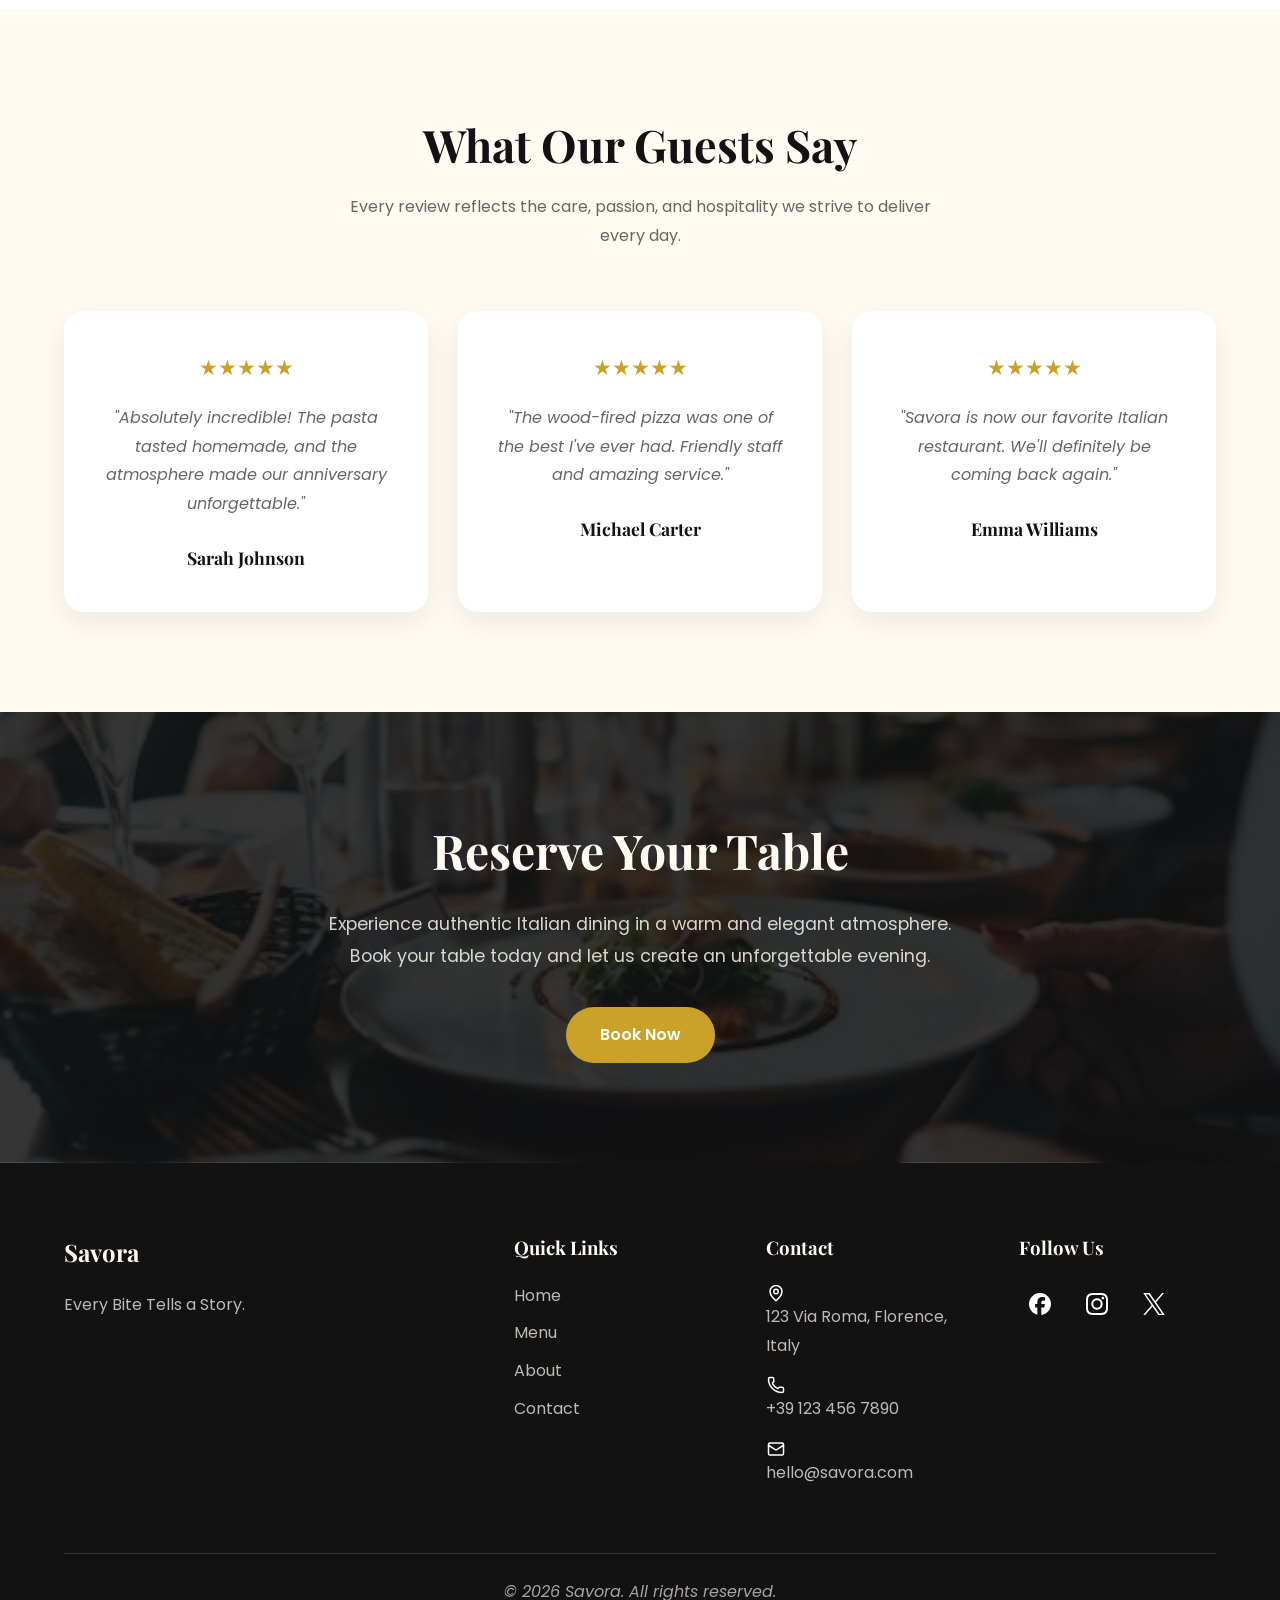
==== commit 81f99e9a: "Update index.html" ====
--- a/index.html
+++ b/index.html
@@ -87,6 +87,7 @@
         <div class="container">
           <div class="section-title">
             <h2>Featured Dishes</h2>
+            <p class="japanese-touch">いただきます</p>
             <p>Discover some of our guests' favorite handcrafted meals.</p>
           </div>
 
